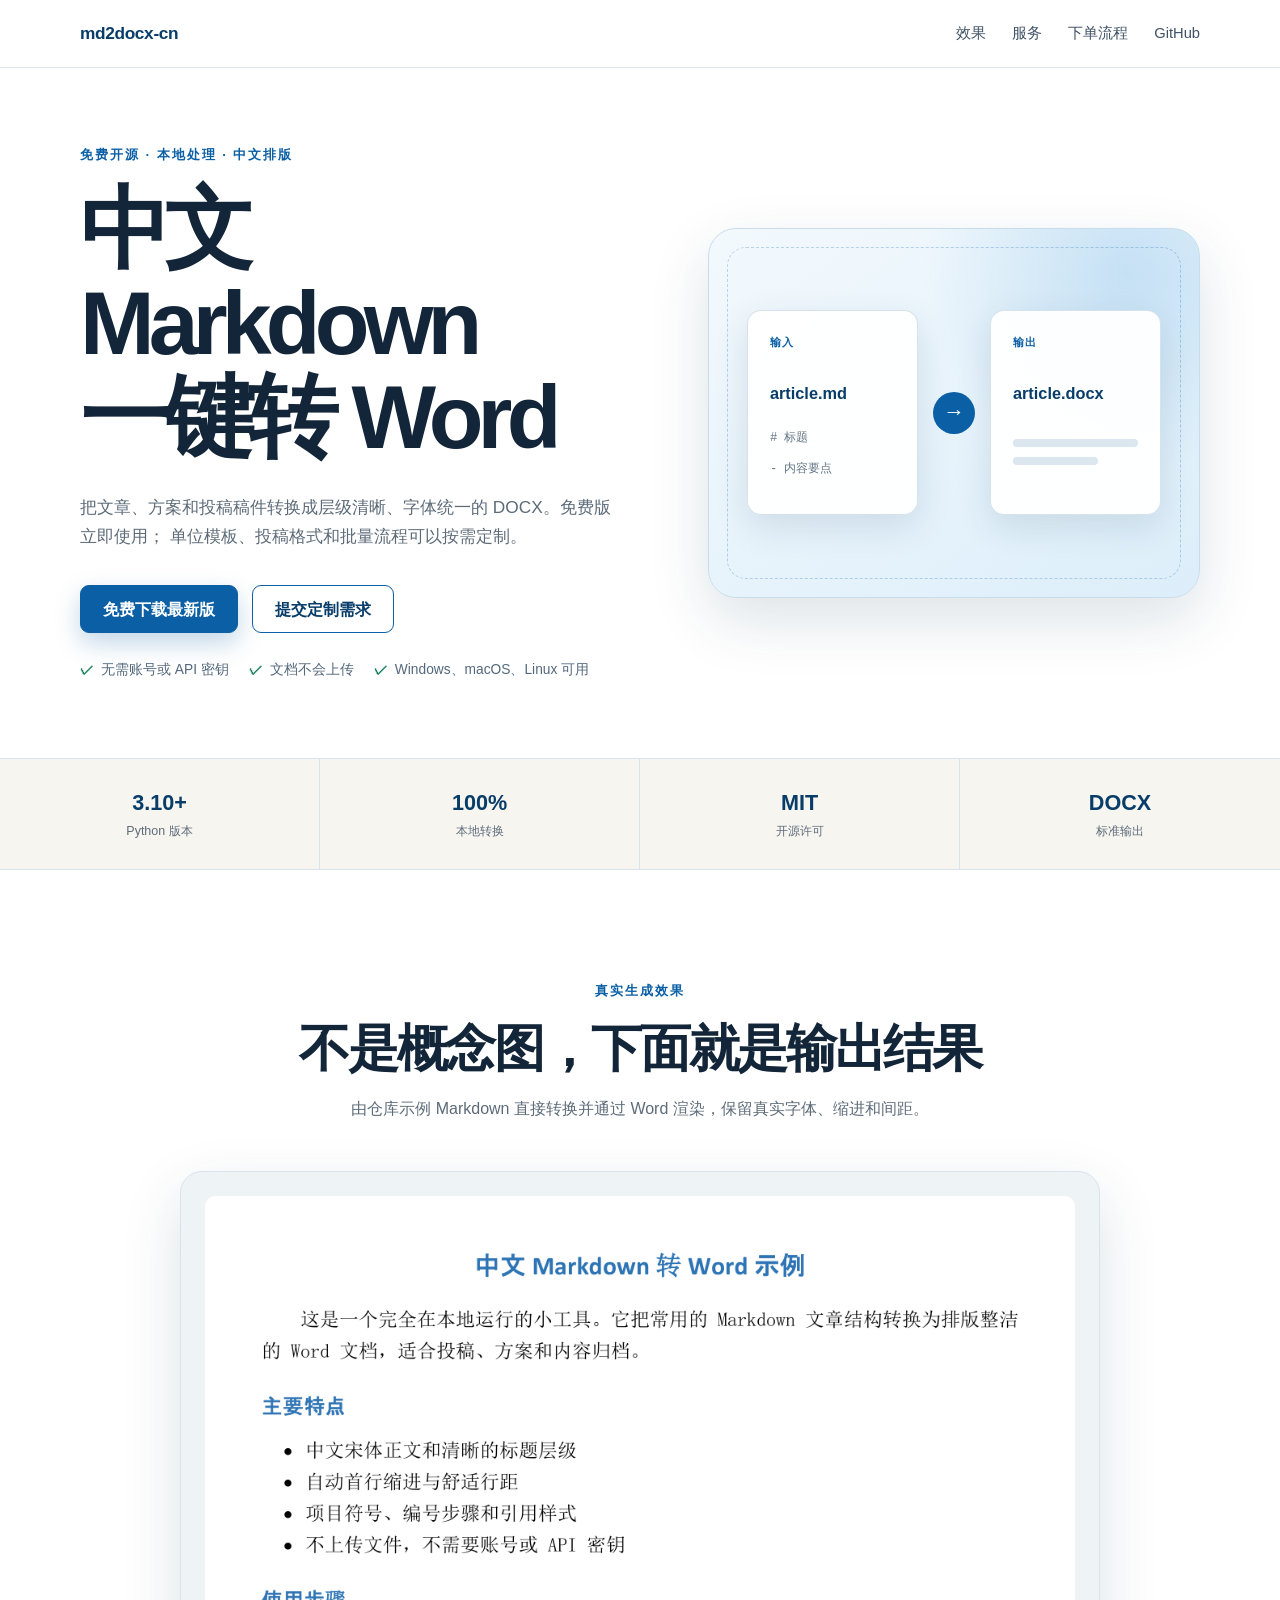
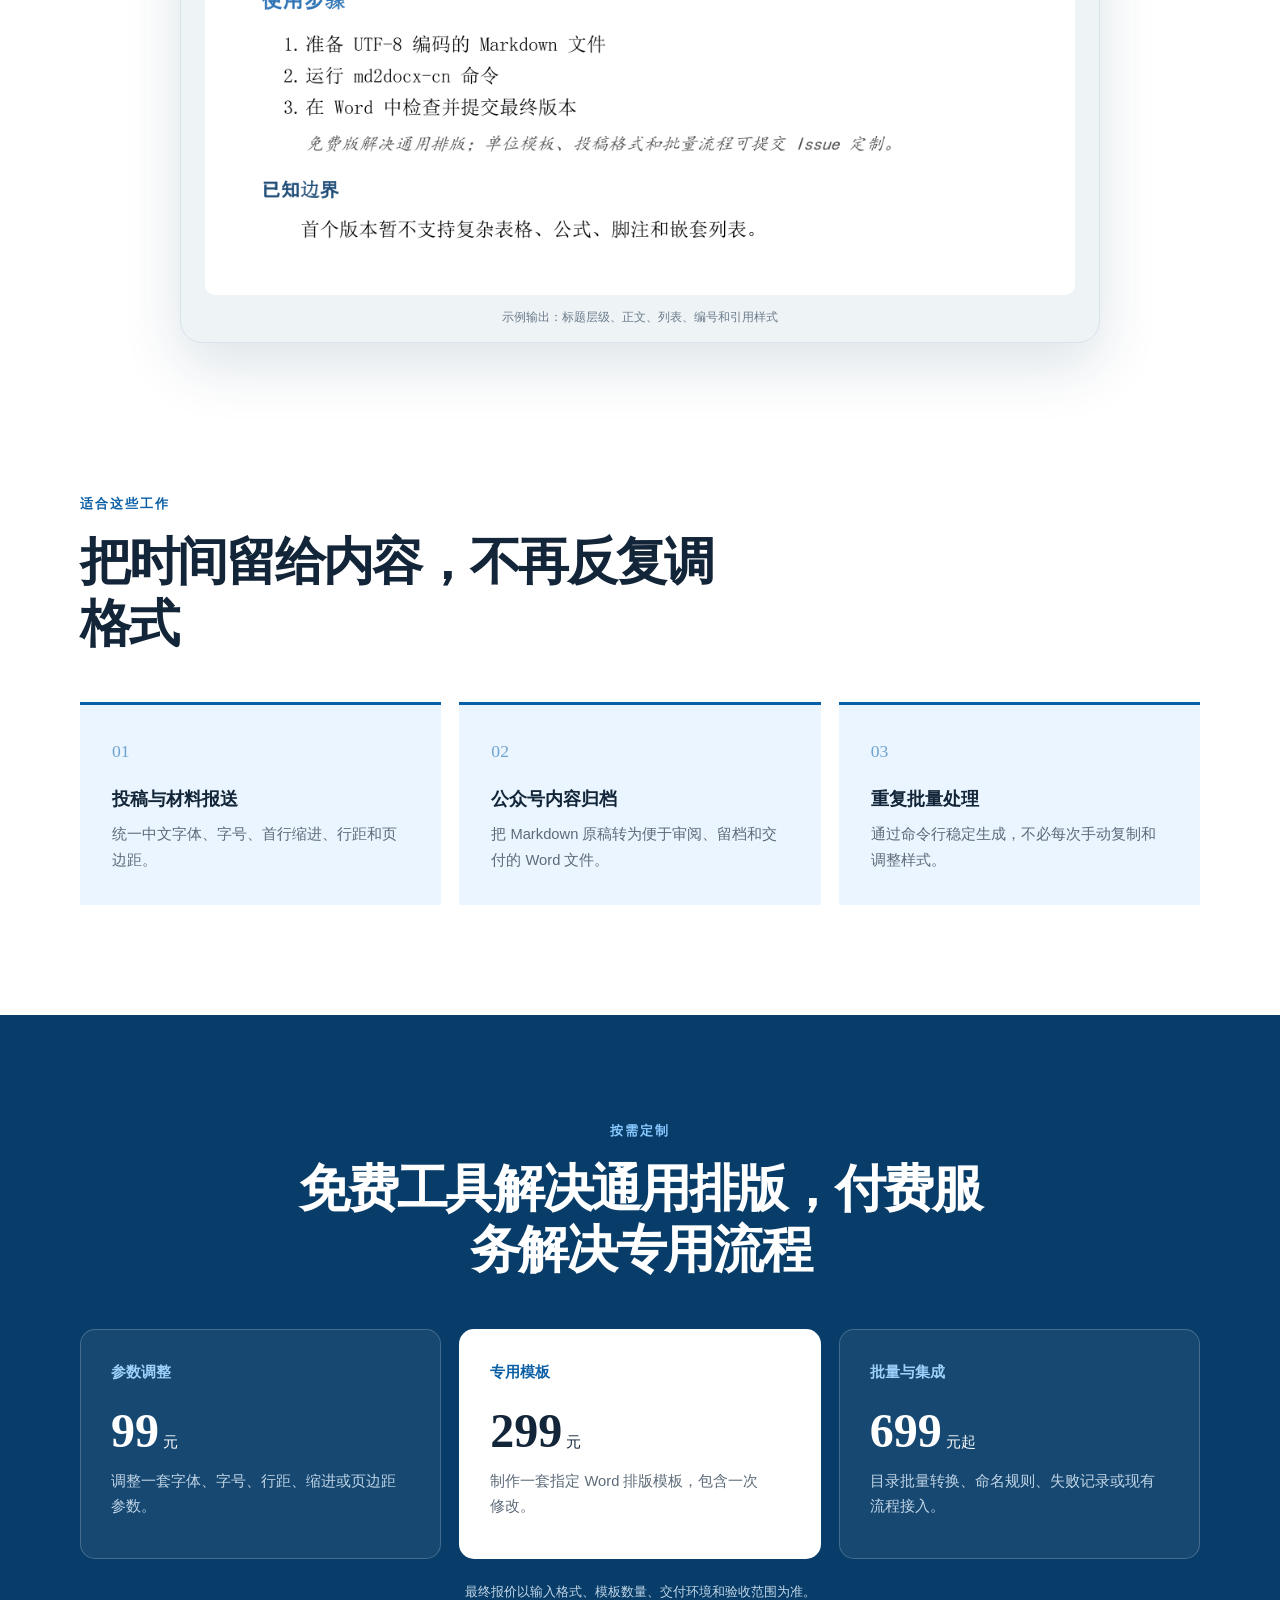
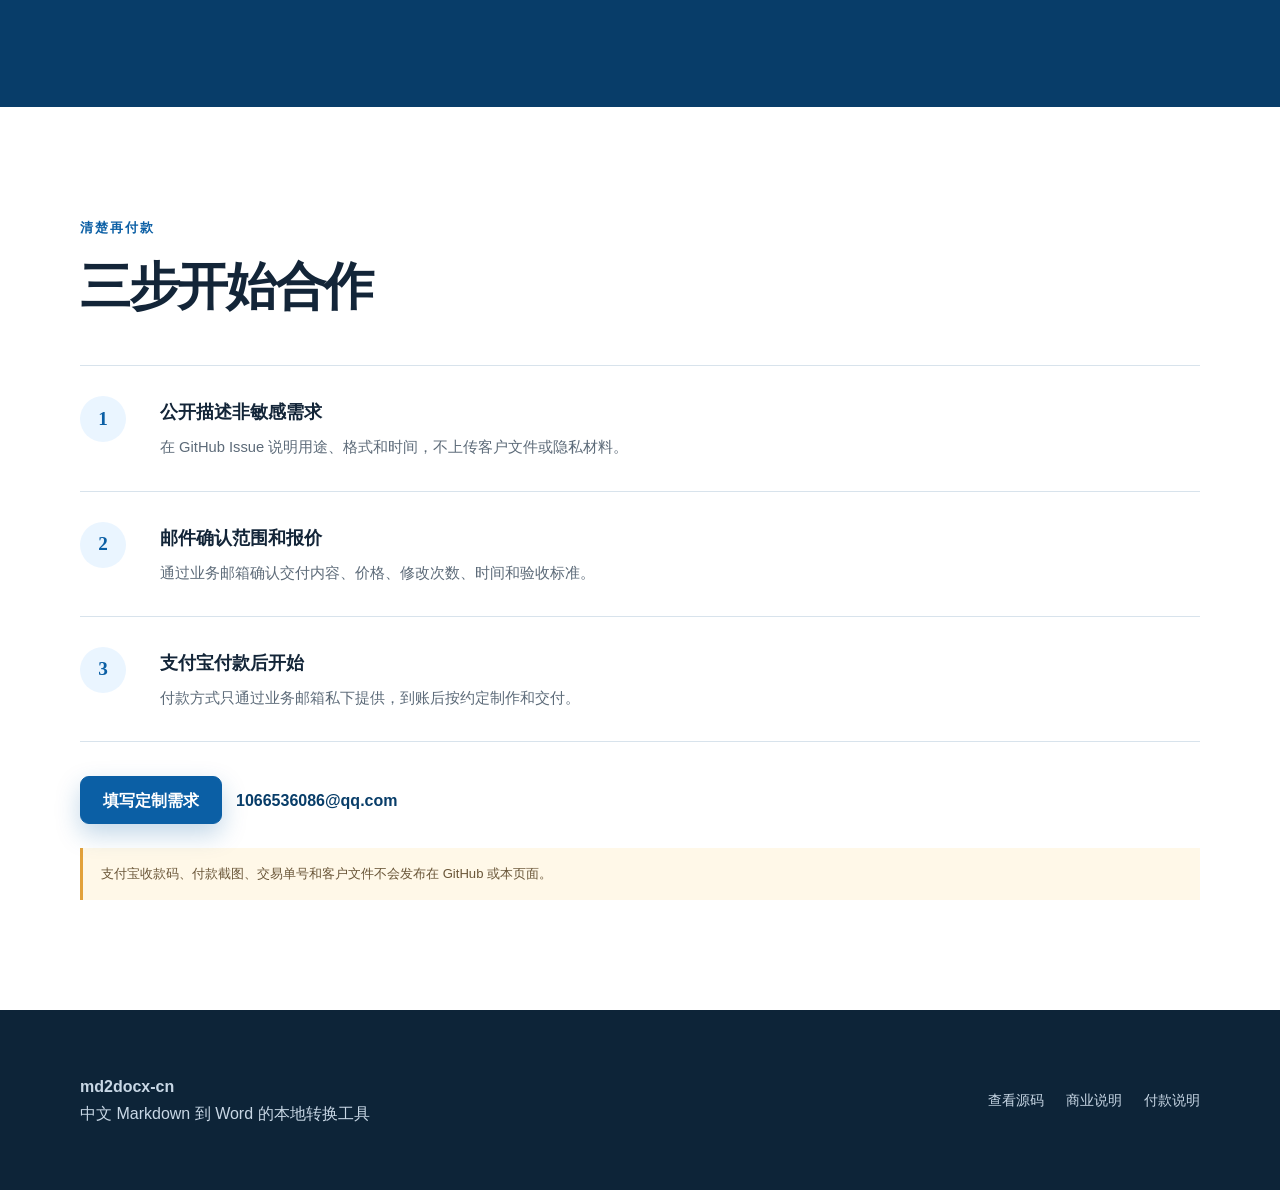
==== docs/index.html @ eacd5440 "Launch public product landing page" ====
<!doctype html>
<html lang="zh-CN">
  <head>
    <meta charset="utf-8">
    <meta name="viewport" content="width=device-width, initial-scale=1">
    <title>md2docx-cn｜中文 Markdown 一键转 Word</title>
    <meta
      name="description"
      content="把中文 Markdown 文章转换成排版整洁的 Word 文档。免费开源、本地处理，并提供模板、批量转换和团队集成服务。"
    >
    <meta name="theme-color" content="#0b4f8a">
    <link rel="canonical" href="https://codex2026-user.github.io/md2docx-cn/">
    <link rel="stylesheet" href="styles.css">
    <meta property="og:type" content="website">
    <meta property="og:locale" content="zh_CN">
    <meta property="og:title" content="md2docx-cn｜中文 Markdown 一键转 Word">
    <meta
      property="og:description"
      content="免费开源、本地处理，支持中文排版与模板定制。"
    >
    <meta property="og:url" content="https://codex2026-user.github.io/md2docx-cn/">
    <meta property="og:image" content="https://codex2026-user.github.io/md2docx-cn/og.png">
    <meta name="twitter:card" content="summary_large_image">
    <meta name="twitter:title" content="md2docx-cn｜中文 Markdown 一键转 Word">
    <meta
      name="twitter:description"
      content="免费开源、本地处理，支持中文排版与模板定制。"
    >
    <meta name="twitter:image" content="https://codex2026-user.github.io/md2docx-cn/og.png">
    <script type="application/ld+json">
      {
        "@context": "https://schema.org",
        "@type": "SoftwareApplication",
        "name": "md2docx-cn",
        "applicationCategory": "BusinessApplication",
        "operatingSystem": "Windows, macOS, Linux",
        "description": "把中文 Markdown 文章转换成排版整洁的 Word 文档。",
        "downloadUrl": "https://github.com/codex2026-user/md2docx-cn/releases/latest",
        "license": "https://opensource.org/license/mit",
        "offers": {
          "@type": "Offer",
          "price": "0",
          "priceCurrency": "CNY"
        }
      }
    </script>
  </head>
  <body>
    <header class="site-header">
      <a class="brand" href="#top" aria-label="返回首页">md2docx-cn</a>
      <nav aria-label="主要导航">
        <a href="#preview">效果</a>
        <a href="#services">服务</a>
        <a href="#order">下单流程</a>
        <a href="https://github.com/codex2026-user/md2docx-cn">GitHub</a>
      </nav>
    </header>

    <main id="top">
      <section class="hero section-shell">
        <div class="hero-copy">
          <p class="eyebrow">免费开源 · 本地处理 · 中文排版</p>
          <h1>中文 Markdown<br>一键转 Word</h1>
          <p class="hero-lead">
            把文章、方案和投稿稿件转换成层级清晰、字体统一的 DOCX。免费版立即使用；
            单位模板、投稿格式和批量流程可以按需定制。
          </p>
          <div class="hero-actions">
            <a
              class="button button-primary"
              href="https://github.com/codex2026-user/md2docx-cn/releases/latest"
            >免费下载最新版</a>
            <a
              class="button button-secondary"
              href="https://github.com/codex2026-user/md2docx-cn/issues/new?template=custom-template.yml"
            >提交定制需求</a>
          </div>
          <ul class="trust-list" aria-label="产品特点">
            <li>无需账号或 API 密钥</li>
            <li>文档不会上传</li>
            <li>Windows、macOS、Linux 可用</li>
          </ul>
        </div>

        <div class="conversion-card" aria-label="转换流程示意">
          <div class="file-card markdown-card">
            <span class="file-label">输入</span>
            <strong>article.md</strong>
            <span># 标题</span>
            <span>- 内容要点</span>
          </div>
          <div class="conversion-arrow" aria-hidden="true">→</div>
          <div class="file-card word-card">
            <span class="file-label">输出</span>
            <strong>article.docx</strong>
            <span class="word-line"></span>
            <span class="word-line short"></span>
          </div>
        </div>
      </section>

      <section class="proof-strip" aria-label="产品能力概览">
        <div><strong>3.10+</strong><span>Python 版本</span></div>
        <div><strong>100%</strong><span>本地转换</span></div>
        <div><strong>MIT</strong><span>开源许可</span></div>
        <div><strong>DOCX</strong><span>标准输出</span></div>
      </section>

      <section id="preview" class="preview-section section-shell">
        <div class="section-heading">
          <p class="eyebrow">真实生成效果</p>
          <h2>不是概念图，下面就是输出结果</h2>
          <p>由仓库示例 Markdown 直接转换并通过 Word 渲染，保留真实字体、缩进和间距。</p>
        </div>
        <figure class="document-preview">
          <img
            src="word-preview.png"
            alt="md2docx-cn 生成的中文 Word 文档，包含标题、项目符号、编号步骤和引用"
            width="1076"
            height="865"
          >
          <figcaption>示例输出：标题层级、正文、列表、编号和引用样式</figcaption>
        </figure>
      </section>

      <section class="feature-section section-shell">
        <div class="section-heading compact">
          <p class="eyebrow">适合这些工作</p>
          <h2>把时间留给内容，不再反复调格式</h2>
        </div>
        <div class="feature-grid">
          <article>
            <span class="feature-number">01</span>
            <h3>投稿与材料报送</h3>
            <p>统一中文字体、字号、首行缩进、行距和页边距。</p>
          </article>
          <article>
            <span class="feature-number">02</span>
            <h3>公众号内容归档</h3>
            <p>把 Markdown 原稿转为便于审阅、留档和交付的 Word 文件。</p>
          </article>
          <article>
            <span class="feature-number">03</span>
            <h3>重复批量处理</h3>
            <p>通过命令行稳定生成，不必每次手动复制和调整样式。</p>
          </article>
        </div>
      </section>

      <section id="services" class="services-section">
        <div class="section-shell">
          <div class="section-heading">
            <p class="eyebrow light">按需定制</p>
            <h2>免费工具解决通用排版，付费服务解决专用流程</h2>
          </div>
          <div class="price-grid">
            <article class="price-card">
              <p class="price-kicker">参数调整</p>
              <p class="price"><strong>99</strong> 元</p>
              <p>调整一套字体、字号、行距、缩进或页边距参数。</p>
            </article>
            <article class="price-card featured">
              <p class="price-kicker">专用模板</p>
              <p class="price"><strong>299</strong> 元</p>
              <p>制作一套指定 Word 排版模板，包含一次修改。</p>
            </article>
            <article class="price-card">
              <p class="price-kicker">批量与集成</p>
              <p class="price"><strong>699</strong> 元起</p>
              <p>目录批量转换、命名规则、失败记录或现有流程接入。</p>
            </article>
          </div>
          <p class="pricing-note">最终报价以输入格式、模板数量、交付环境和验收范围为准。</p>
        </div>
      </section>

      <section id="order" class="order-section section-shell">
        <div class="section-heading compact">
          <p class="eyebrow">清楚再付款</p>
          <h2>三步开始合作</h2>
        </div>
        <ol class="order-steps">
          <li>
            <span>1</span>
            <div>
              <h3>公开描述非敏感需求</h3>
              <p>在 GitHub Issue 说明用途、格式和时间，不上传客户文件或隐私材料。</p>
            </div>
          </li>
          <li>
            <span>2</span>
            <div>
              <h3>邮件确认范围和报价</h3>
              <p>通过业务邮箱确认交付内容、价格、修改次数、时间和验收标准。</p>
            </div>
          </li>
          <li>
            <span>3</span>
            <div>
              <h3>支付宝付款后开始</h3>
              <p>付款方式只通过业务邮箱私下提供，到账后按约定制作和交付。</p>
            </div>
          </li>
        </ol>
        <div class="order-actions">
          <a
            class="button button-primary"
            href="https://github.com/codex2026-user/md2docx-cn/issues/new?template=custom-template.yml"
          >填写定制需求</a>
          <a class="email-link" href="mailto:1066536086@qq.com">1066536086@qq.com</a>
        </div>
        <p class="privacy-note">
          支付宝收款码、付款截图、交易单号和客户文件不会发布在 GitHub 或本页面。
        </p>
      </section>
    </main>

    <footer>
      <div class="section-shell footer-inner">
        <p><strong>md2docx-cn</strong><br>中文 Markdown 到 Word 的本地转换工具</p>
        <div>
          <a href="https://github.com/codex2026-user/md2docx-cn">查看源码</a>
          <a href="https://github.com/codex2026-user/md2docx-cn/blob/main/COMMERCIAL.md">商业说明</a>
          <a href="https://github.com/codex2026-user/md2docx-cn/blob/main/PAYMENT.md">付款说明</a>
        </div>
      </div>
    </footer>
  </body>
</html>
---- docs/styles.css ----
:root {
  color-scheme: light;
  --ink: #132538;
  --muted: #5d6b79;
  --blue: #0b5fa5;
  --blue-dark: #083d69;
  --blue-soft: #eaf5ff;
  --line: #d8e3ec;
  --paper: #ffffff;
  --warm: #f7f5f0;
  --shadow: 0 22px 60px rgba(16, 54, 86, 0.14);
}

* {
  box-sizing: border-box;
}

html {
  scroll-behavior: smooth;
}

body {
  margin: 0;
  color: var(--ink);
  background: var(--paper);
  font-family: "Microsoft YaHei", "PingFang SC", "Noto Sans CJK SC", sans-serif;
  line-height: 1.7;
}

a {
  color: inherit;
  text-decoration: none;
}

a:focus-visible {
  outline: 3px solid #f5a623;
  outline-offset: 4px;
}

.section-shell {
  width: min(1120px, calc(100% - 40px));
  margin: 0 auto;
}

.site-header {
  position: sticky;
  top: 0;
  z-index: 10;
  display: flex;
  align-items: center;
  justify-content: space-between;
  min-height: 68px;
  padding: 0 max(20px, calc((100% - 1120px) / 2));
  border-bottom: 1px solid rgba(216, 227, 236, 0.86);
  background: rgba(255, 255, 255, 0.94);
  backdrop-filter: blur(12px);
}

.brand {
  color: var(--blue-dark);
  font-size: 1.08rem;
  font-weight: 800;
  letter-spacing: -0.02em;
}

nav {
  display: flex;
  gap: 26px;
  color: #405266;
  font-size: 0.92rem;
}

nav a:hover,
footer a:hover,
.email-link:hover {
  color: var(--blue);
}

.hero {
  display: grid;
  grid-template-columns: 1.05fr 0.95fr;
  gap: 84px;
  align-items: center;
  min-height: 650px;
  padding-top: 76px;
  padding-bottom: 76px;
}

.eyebrow {
  margin: 0 0 16px;
  color: var(--blue);
  font-size: 0.82rem;
  font-weight: 800;
  letter-spacing: 0.15em;
  text-transform: uppercase;
}

h1,
h2,
h3,
p {
  text-wrap: pretty;
}

h1 {
  margin: 0;
  font-size: clamp(3rem, 7vw, 5.9rem);
  line-height: 1.05;
  letter-spacing: -0.065em;
}

.hero-lead {
  max-width: 660px;
  margin: 28px 0 0;
  color: var(--muted);
  font-size: 1.08rem;
}

.hero-actions,
.order-actions {
  display: flex;
  flex-wrap: wrap;
  align-items: center;
  gap: 14px;
  margin-top: 34px;
}

.button {
  display: inline-flex;
  align-items: center;
  justify-content: center;
  min-height: 48px;
  padding: 0 22px;
  border: 1px solid var(--blue);
  border-radius: 9px;
  font-weight: 750;
  transition: transform 160ms ease, box-shadow 160ms ease, background 160ms ease;
}

.button:hover {
  transform: translateY(-2px);
}

.button-primary {
  color: #fff;
  background: var(--blue);
  box-shadow: 0 10px 24px rgba(11, 95, 165, 0.25);
}

.button-primary:hover {
  background: var(--blue-dark);
}

.button-secondary {
  color: var(--blue-dark);
  background: #fff;
}

.button-secondary:hover {
  background: var(--blue-soft);
}

.trust-list {
  display: flex;
  flex-wrap: wrap;
  gap: 8px 20px;
  margin: 25px 0 0;
  padding: 0;
  color: #53687c;
  font-size: 0.86rem;
  list-style: none;
}

.trust-list li::before {
  margin-right: 7px;
  color: #18815a;
  content: "✓";
  font-weight: 900;
}

.conversion-card {
  position: relative;
  display: grid;
  grid-template-columns: 1fr auto 1fr;
  gap: 15px;
  align-items: center;
  min-height: 370px;
  padding: 38px;
  overflow: hidden;
  border: 1px solid #c9dcea;
  border-radius: 28px;
  background:
    radial-gradient(circle at 85% 12%, rgba(73, 156, 218, 0.22), transparent 38%),
    linear-gradient(145deg, #f3f9fd, #dceefa);
  box-shadow: var(--shadow);
}

.conversion-card::before {
  position: absolute;
  inset: 18px;
  border: 1px dashed rgba(11, 95, 165, 0.25);
  border-radius: 19px;
  content: "";
}

.file-card {
  position: relative;
  z-index: 1;
  display: flex;
  flex-direction: column;
  gap: 10px;
  min-height: 205px;
  padding: 22px;
  border: 1px solid rgba(11, 79, 138, 0.16);
  border-radius: 14px;
  background: rgba(255, 255, 255, 0.95);
  box-shadow: 0 12px 35px rgba(19, 54, 83, 0.12);
}

.file-card strong {
  margin: 18px 0 10px;
  color: var(--blue-dark);
  font-size: 1.02rem;
}

.file-card span:not(.file-label, .word-line) {
  color: #647587;
  font-family: Consolas, monospace;
  font-size: 0.76rem;
}

.file-label {
  color: var(--blue);
  font-size: 0.7rem;
  font-weight: 800;
  letter-spacing: 0.12em;
}

.conversion-arrow {
  position: relative;
  z-index: 2;
  display: grid;
  width: 42px;
  height: 42px;
  place-items: center;
  border-radius: 50%;
  color: #fff;
  background: var(--blue);
  font-size: 1.35rem;
}

.word-line {
  display: block;
  width: 100%;
  height: 8px;
  margin-top: 11px;
  border-radius: 99px;
  background: #dbe6ef;
}

.word-line.short {
  width: 68%;
  margin-top: 0;
}

.proof-strip {
  display: grid;
  grid-template-columns: repeat(4, 1fr);
  border-top: 1px solid var(--line);
  border-bottom: 1px solid var(--line);
  background: var(--warm);
}

.proof-strip div {
  display: flex;
  flex-direction: column;
  align-items: center;
  padding: 26px 20px;
  border-right: 1px solid var(--line);
}

.proof-strip div:last-child {
  border-right: 0;
}

.proof-strip strong {
  color: var(--blue-dark);
  font-size: 1.35rem;
}

.proof-strip span {
  color: var(--muted);
  font-size: 0.78rem;
}

.preview-section,
.feature-section,
.order-section {
  padding-top: 110px;
  padding-bottom: 110px;
}

.section-heading {
  max-width: 730px;
  margin: 0 auto 48px;
  text-align: center;
}

.section-heading.compact {
  margin-left: 0;
  text-align: left;
}

h2 {
  margin: 0;
  font-size: clamp(2rem, 4vw, 3.2rem);
  line-height: 1.2;
  letter-spacing: -0.045em;
}

.section-heading > p:last-child {
  color: var(--muted);
}

.document-preview {
  max-width: 920px;
  margin: 0 auto;
  padding: 24px 24px 14px;
  border: 1px solid var(--line);
  border-radius: 22px;
  background: #eef3f6;
  box-shadow: var(--shadow);
}

.document-preview img {
  display: block;
  width: 100%;
  height: auto;
  border-radius: 10px;
  background: #fff;
}

.document-preview figcaption {
  padding-top: 12px;
  color: #697a8a;
  font-size: 0.78rem;
  text-align: center;
}

.feature-section {
  padding-top: 40px;
}

.feature-grid,
.price-grid {
  display: grid;
  grid-template-columns: repeat(3, 1fr);
  gap: 18px;
}

.feature-grid article {
  padding: 32px;
  border-top: 3px solid var(--blue);
  background: var(--blue-soft);
}

.feature-number {
  color: rgba(11, 95, 165, 0.55);
  font-family: Georgia, serif;
  font-size: 1.1rem;
}

h3 {
  margin: 16px 0 8px;
  font-size: 1.15rem;
}

.feature-grid p,
.price-card p,
.order-steps p {
  margin: 0;
  color: var(--muted);
  font-size: 0.92rem;
}

.services-section {
  padding: 105px 0;
  color: #fff;
  background: var(--blue-dark);
}

.eyebrow.light {
  color: #88c8ff;
}

.price-card {
  min-height: 230px;
  padding: 30px;
  border: 1px solid rgba(255, 255, 255, 0.2);
  border-radius: 15px;
  background: rgba(255, 255, 255, 0.06);
}

.price-card.featured {
  color: var(--ink);
  background: #fff;
}

.price-kicker {
  color: #9ed1fc !important;
  font-weight: 750;
}

.featured .price-kicker {
  color: var(--blue) !important;
}

.price {
  margin: 22px 0 14px !important;
  color: inherit !important;
}

.price strong {
  font-family: Georgia, serif;
  font-size: 3rem;
  line-height: 1;
}

.services-section .price-card:not(.featured) p,
.pricing-note {
  color: #c1d5e7;
}

.pricing-note {
  margin: 22px 0 0;
  font-size: 0.8rem;
  text-align: center;
}

.order-steps {
  display: grid;
  gap: 0;
  margin: 0;
  padding: 0;
  border-top: 1px solid var(--line);
  list-style: none;
}

.order-steps li {
  display: grid;
  grid-template-columns: 58px 1fr;
  gap: 22px;
  align-items: start;
  padding: 30px 0;
  border-bottom: 1px solid var(--line);
}

.order-steps li > span {
  display: grid;
  width: 46px;
  height: 46px;
  place-items: center;
  border-radius: 50%;
  color: var(--blue);
  background: var(--blue-soft);
  font-family: Georgia, serif;
  font-size: 1.2rem;
  font-weight: 700;
}

.order-steps h3 {
  margin-top: 0;
}

.email-link {
  color: var(--blue-dark);
  font-weight: 750;
}

.privacy-note {
  margin: 24px 0 0;
  padding: 15px 18px;
  border-left: 3px solid #e2a13a;
  color: #6a5638;
  background: #fff8e8;
  font-size: 0.82rem;
}

footer {
  color: #c8d7e5;
  background: #0d2438;
}

.footer-inner {
  display: flex;
  align-items: center;
  justify-content: space-between;
  min-height: 180px;
}

.footer-inner p {
  margin: 0;
}

.footer-inner div {
  display: flex;
  gap: 22px;
  font-size: 0.86rem;
}

@media (max-width: 860px) {
  nav a:not(:last-child) {
    display: none;
  }

  .hero {
    grid-template-columns: 1fr;
    gap: 50px;
    padding-top: 58px;
  }

  .conversion-card {
    min-height: 320px;
  }

  .feature-grid,
  .price-grid {
    grid-template-columns: 1fr;
  }

  .price-card {
    min-height: auto;
  }
}

@media (max-width: 600px) {
  .section-shell {
    width: min(100% - 28px, 1120px);
  }

  .site-header {
    min-height: 60px;
    padding: 0 14px;
  }

  h1 {
    font-size: clamp(2.7rem, 15vw, 4.4rem);
  }

  .hero {
    padding-top: 46px;
    padding-bottom: 58px;
  }

  .hero-actions .button {
    width: 100%;
  }

  .conversion-card {
    grid-template-columns: 1fr;
    padding: 34px;
  }

  .conversion-arrow {
    margin: -5px auto;
    transform: rotate(90deg);
  }

  .proof-strip {
    grid-template-columns: repeat(2, 1fr);
  }

  .proof-strip div:nth-child(2) {
    border-right: 0;
  }

  .proof-strip div:nth-child(-n + 2) {
    border-bottom: 1px solid var(--line);
  }

  .preview-section,
  .feature-section,
  .order-section,
  .services-section {
    padding-top: 78px;
    padding-bottom: 78px;
  }

  .document-preview {
    padding: 10px 10px 8px;
    border-radius: 13px;
  }

  .order-steps li {
    grid-template-columns: 45px 1fr;
    gap: 13px;
  }

  .order-steps li > span {
    width: 38px;
    height: 38px;
  }

  .footer-inner {
    align-items: flex-start;
    flex-direction: column;
    justify-content: center;
    gap: 24px;
  }

  .footer-inner div {
    flex-wrap: wrap;
    gap: 11px 18px;
  }
}

@media (prefers-reduced-motion: reduce) {
  html {
    scroll-behavior: auto;
  }

  .button {
    transition: none;
  }
}
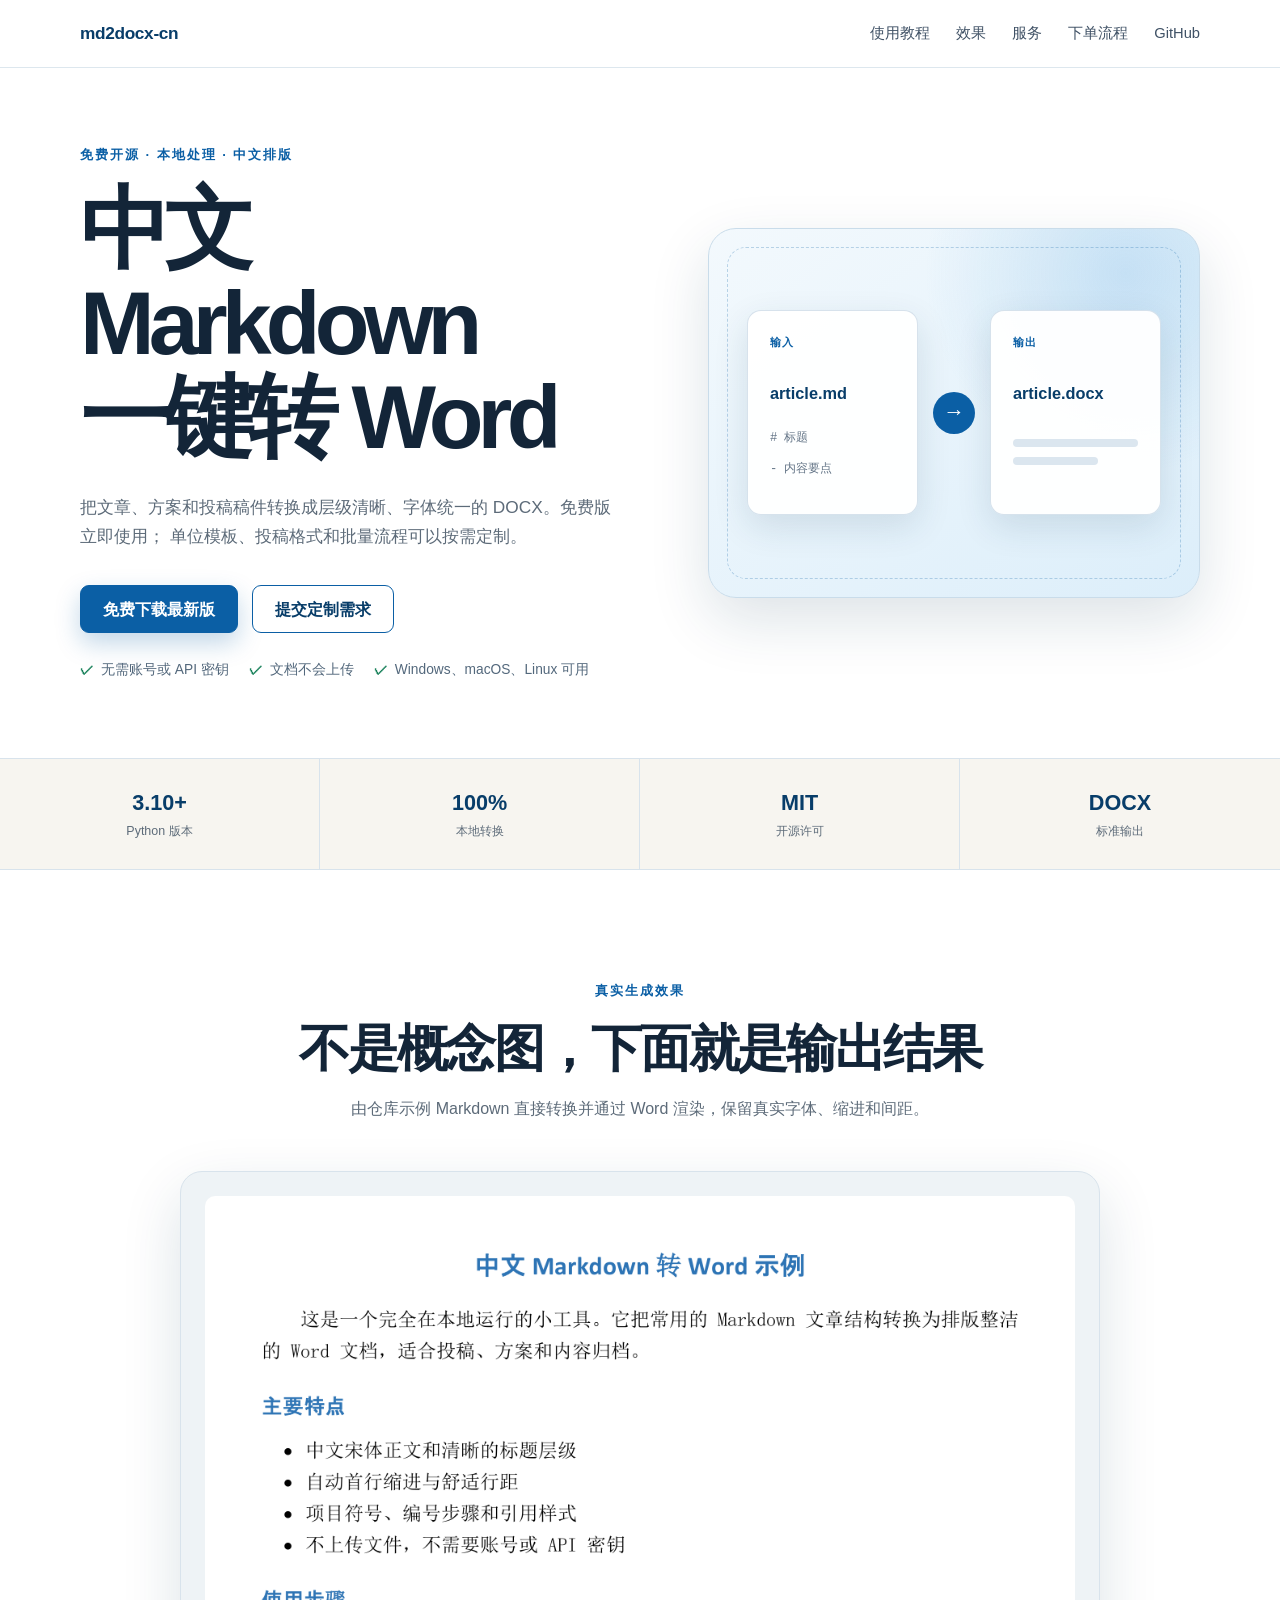
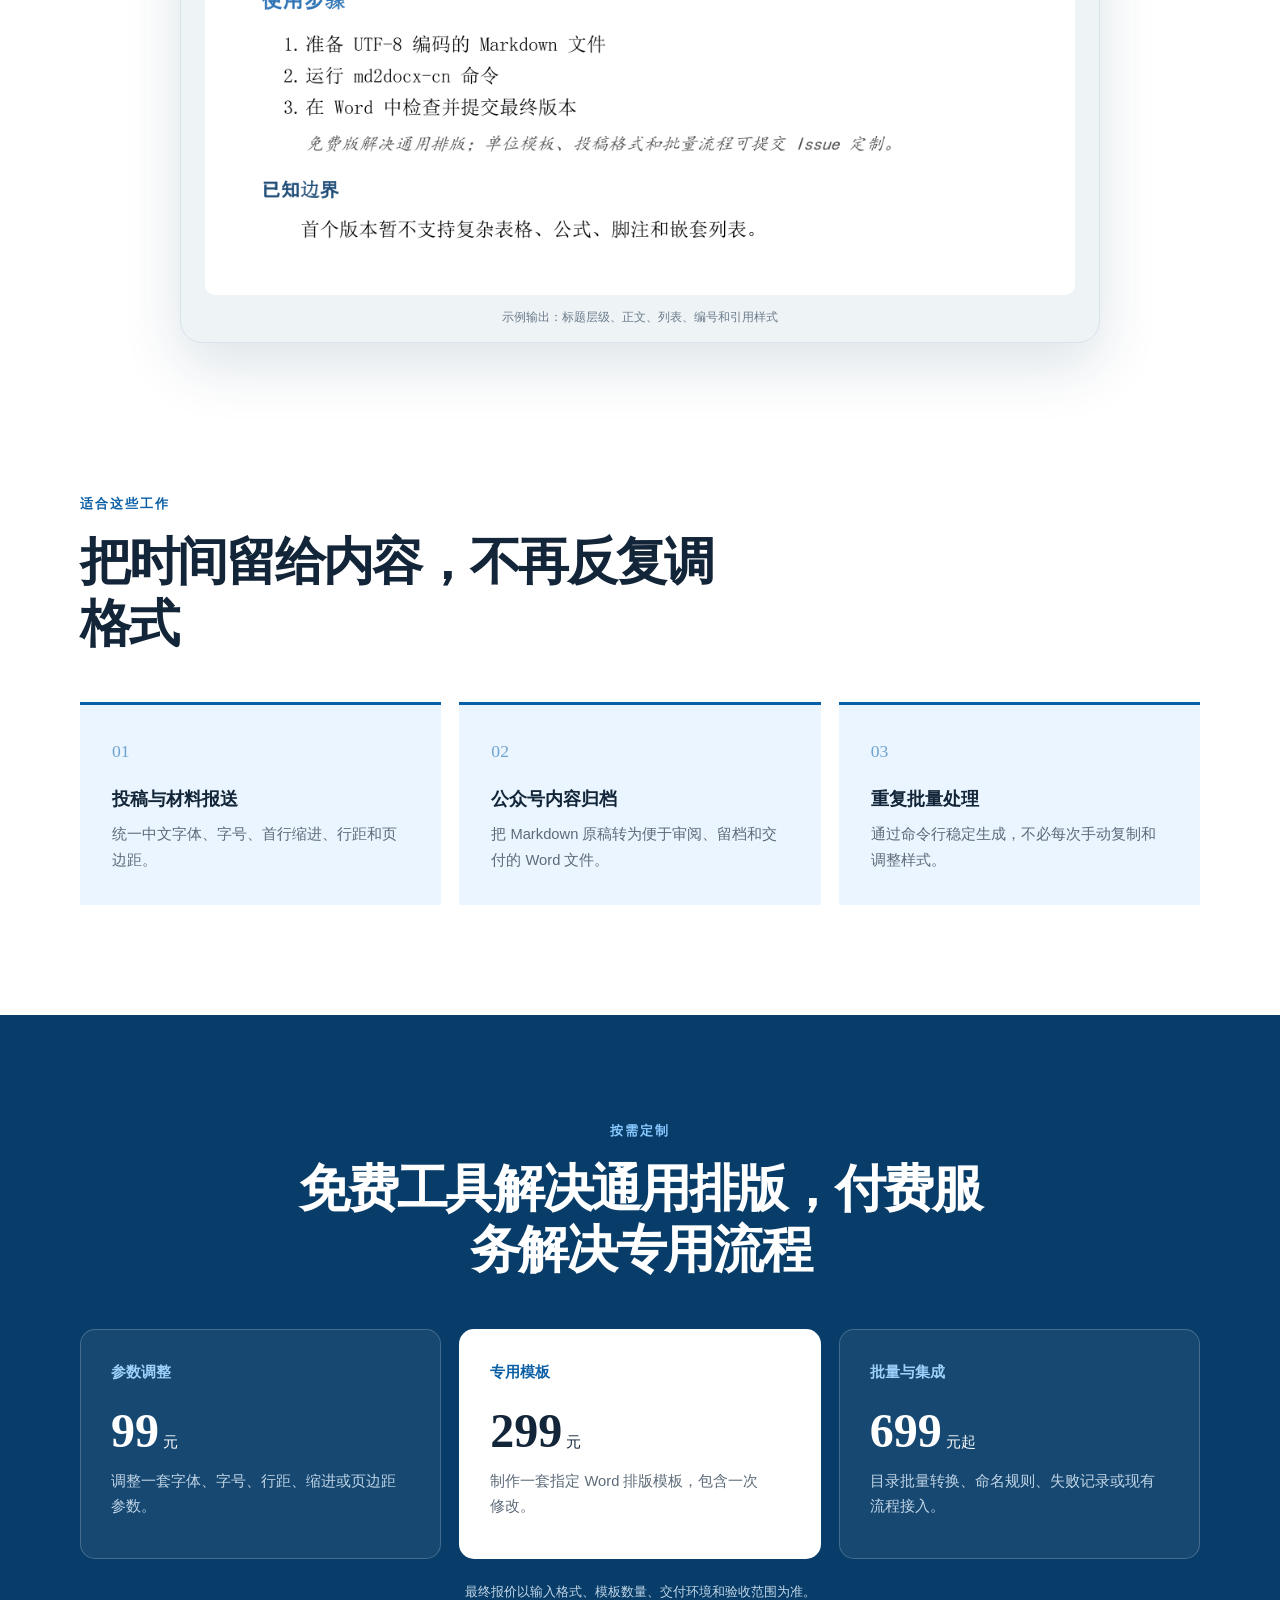
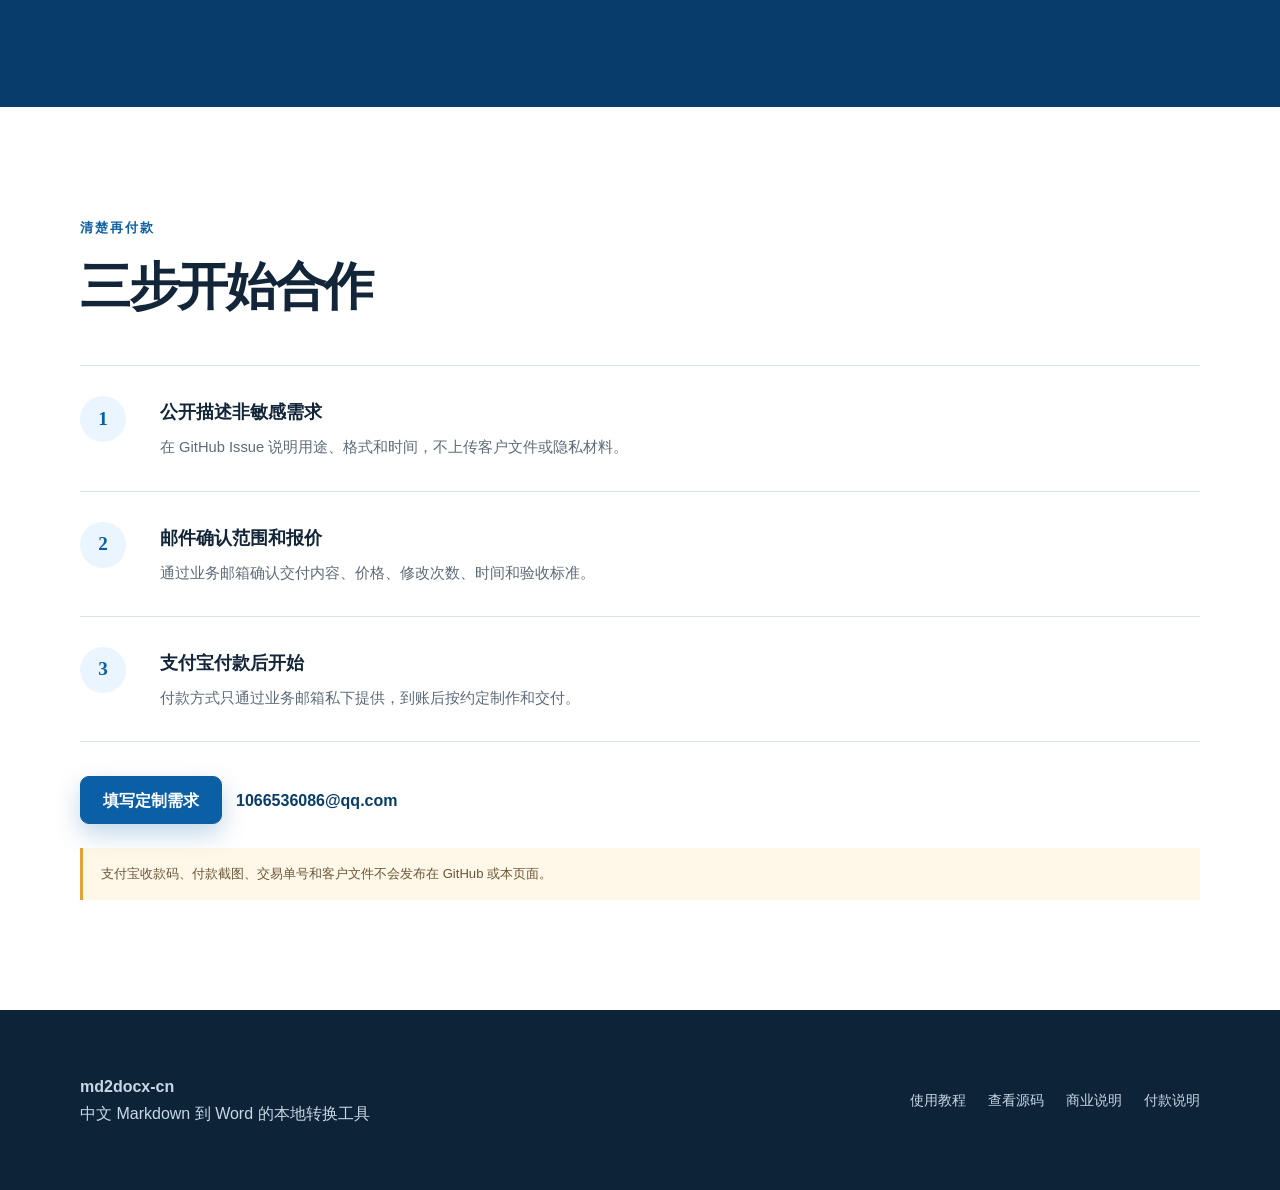
==== commit ed9a06be: "Add search acquisition guide" ====
--- a/docs/index.html
+++ b/docs/index.html
@@ -49,6 +49,7 @@
     <header class="site-header">
       <a class="brand" href="#top" aria-label="返回首页">md2docx-cn</a>
       <nav aria-label="主要导航">
+        <a href="markdown-to-word.html">使用教程</a>
         <a href="#preview">效果</a>
         <a href="#services">服务</a>
         <a href="#order">下单流程</a>
@@ -219,6 +220,7 @@
       <div class="section-shell footer-inner">
         <p><strong>md2docx-cn</strong><br>中文 Markdown 到 Word 的本地转换工具</p>
         <div>
+          <a href="markdown-to-word.html">使用教程</a>
           <a href="https://github.com/codex2026-user/md2docx-cn">查看源码</a>
           <a href="https://github.com/codex2026-user/md2docx-cn/blob/main/COMMERCIAL.md">商业说明</a>
           <a href="https://github.com/codex2026-user/md2docx-cn/blob/main/PAYMENT.md">付款说明</a>
--- a/docs/styles.css
+++ b/docs/styles.css
@@ -623,3 +623,158 @@
     transition: none;
   }
 }
+
+.guide-header {
+  padding: 82px 0 60px;
+  border-bottom: 1px solid var(--line);
+  background: linear-gradient(145deg, #f8fcff, #edf6fc);
+}
+
+.guide-header .section-shell,
+.article-body {
+  max-width: 860px;
+}
+
+.guide-header h1 {
+  max-width: 820px;
+  font-size: clamp(2.6rem, 6vw, 4.7rem);
+}
+
+.guide-lead {
+  max-width: 720px;
+  margin: 24px 0 0;
+  color: var(--muted);
+  font-size: 1.08rem;
+}
+
+.article-body {
+  padding-top: 72px;
+  padding-bottom: 100px;
+}
+
+.article-body h2 {
+  margin: 70px 0 20px;
+  font-size: clamp(1.8rem, 4vw, 2.7rem);
+}
+
+.article-body h3 {
+  margin-top: 28px;
+}
+
+.article-body p,
+.article-body li {
+  color: #405266;
+}
+
+.article-body > p,
+.article-body > ul,
+.article-body > ol {
+  font-size: 1rem;
+}
+
+.method-card {
+  margin: 24px 0;
+  padding: 28px;
+  border: 1px solid var(--line);
+  border-radius: 14px;
+  background: #fff;
+}
+
+.method-card.recommended {
+  border-color: #7ebce9;
+  background: var(--blue-soft);
+}
+
+.method-card h3 {
+  margin-top: 0;
+}
+
+.method-label {
+  display: inline-block;
+  margin-bottom: 12px;
+  color: var(--blue);
+  font-size: 0.75rem;
+  font-weight: 800;
+  letter-spacing: 0.1em;
+}
+
+.code-block {
+  margin: 18px 0;
+  padding: 18px 20px;
+  overflow-x: auto;
+  border-radius: 9px;
+  color: #dcecff;
+  background: #102a43;
+  font-family: Consolas, "SFMono-Regular", monospace;
+  font-size: 0.88rem;
+  line-height: 1.7;
+}
+
+.comparison-wrap {
+  margin: 28px 0;
+  overflow-x: auto;
+  border: 1px solid var(--line);
+  border-radius: 12px;
+}
+
+.comparison {
+  width: 100%;
+  min-width: 650px;
+  border-collapse: collapse;
+}
+
+.comparison th,
+.comparison td {
+  padding: 15px 18px;
+  border-bottom: 1px solid var(--line);
+  text-align: left;
+}
+
+.comparison th {
+  color: var(--blue-dark);
+  background: #edf6fc;
+  font-size: 0.85rem;
+}
+
+.comparison tr:last-child td {
+  border-bottom: 0;
+}
+
+.guide-preview {
+  margin: 34px 0;
+}
+
+.guide-cta {
+  margin-top: 72px;
+  padding: 40px;
+  border-radius: 18px;
+  color: #fff;
+  background: var(--blue-dark);
+}
+
+.guide-cta h2 {
+  margin-top: 0;
+}
+
+.guide-cta p {
+  color: #c8dced;
+}
+
+.guide-cta .button-secondary {
+  border-color: #fff;
+}
+
+@media (max-width: 600px) {
+  .guide-header {
+    padding-top: 54px;
+  }
+
+  .article-body {
+    padding-top: 48px;
+  }
+
+  .method-card,
+  .guide-cta {
+    padding: 24px;
+  }
+}
